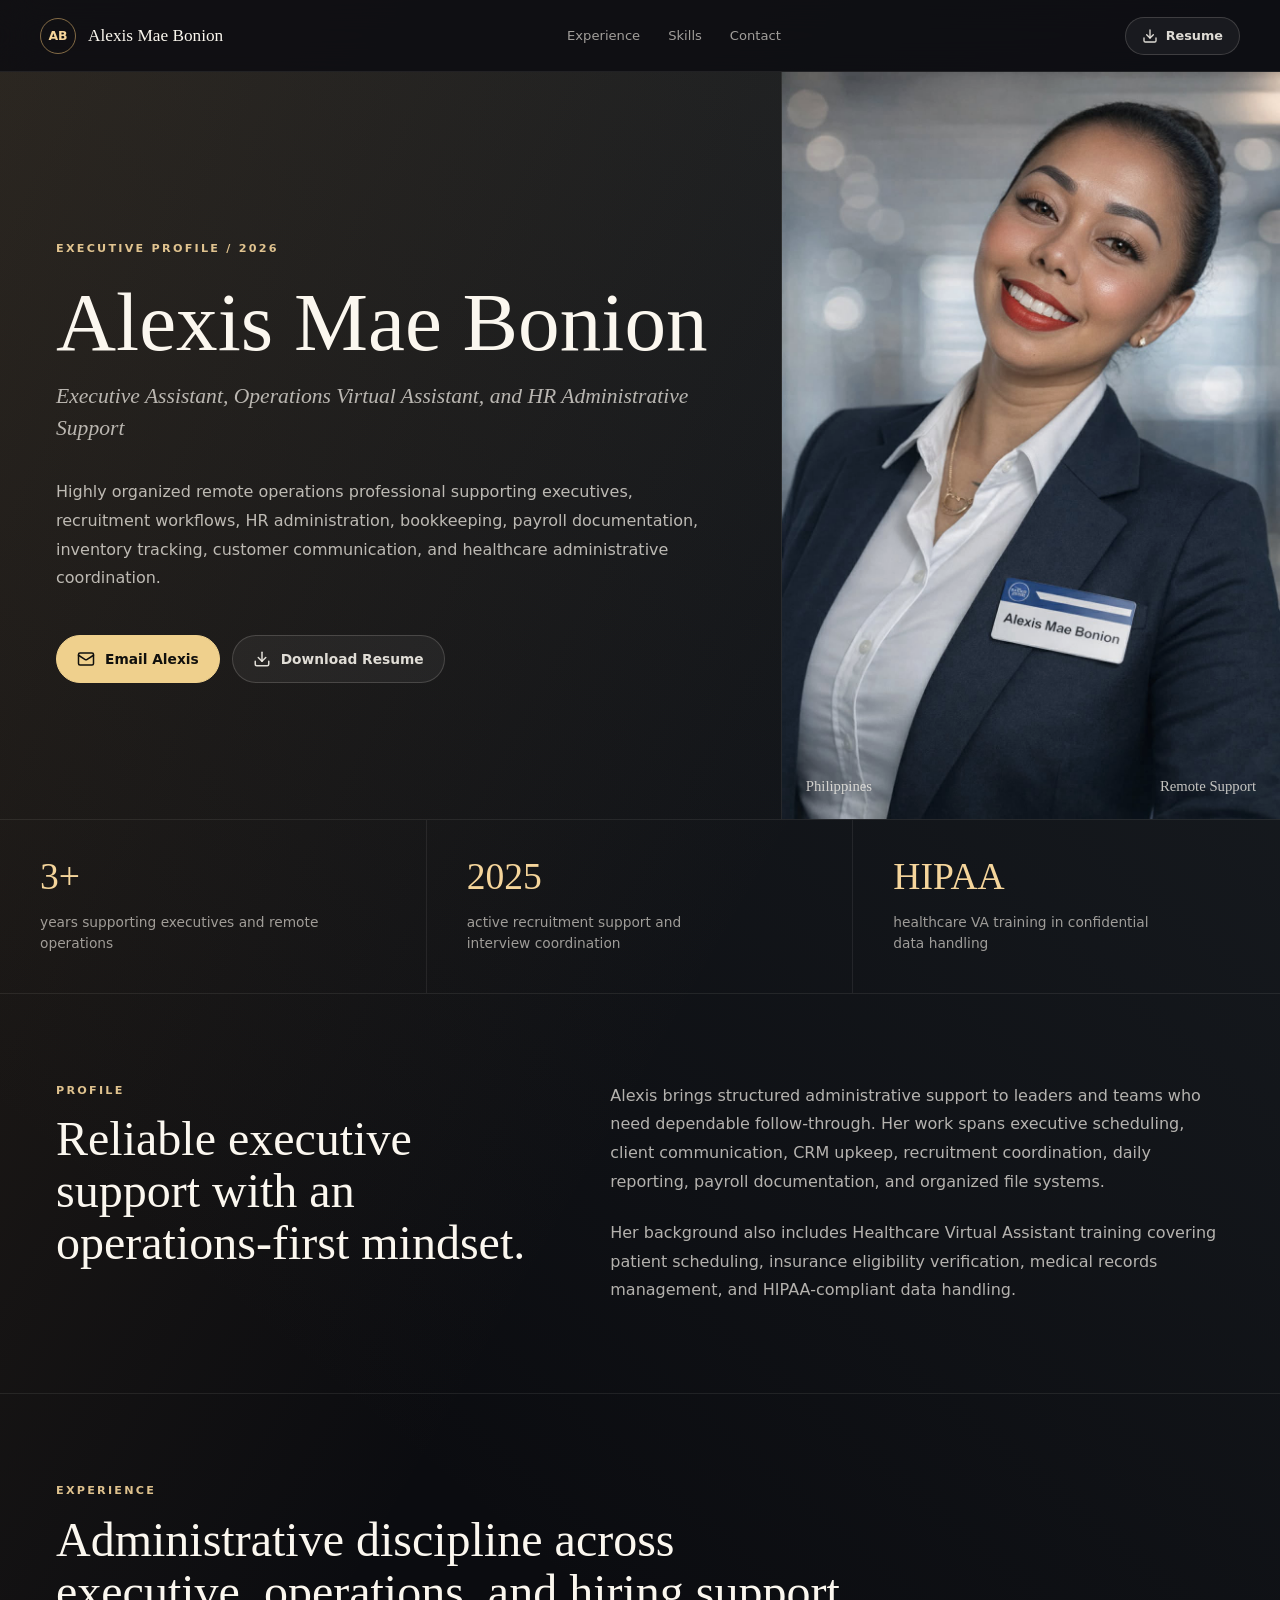
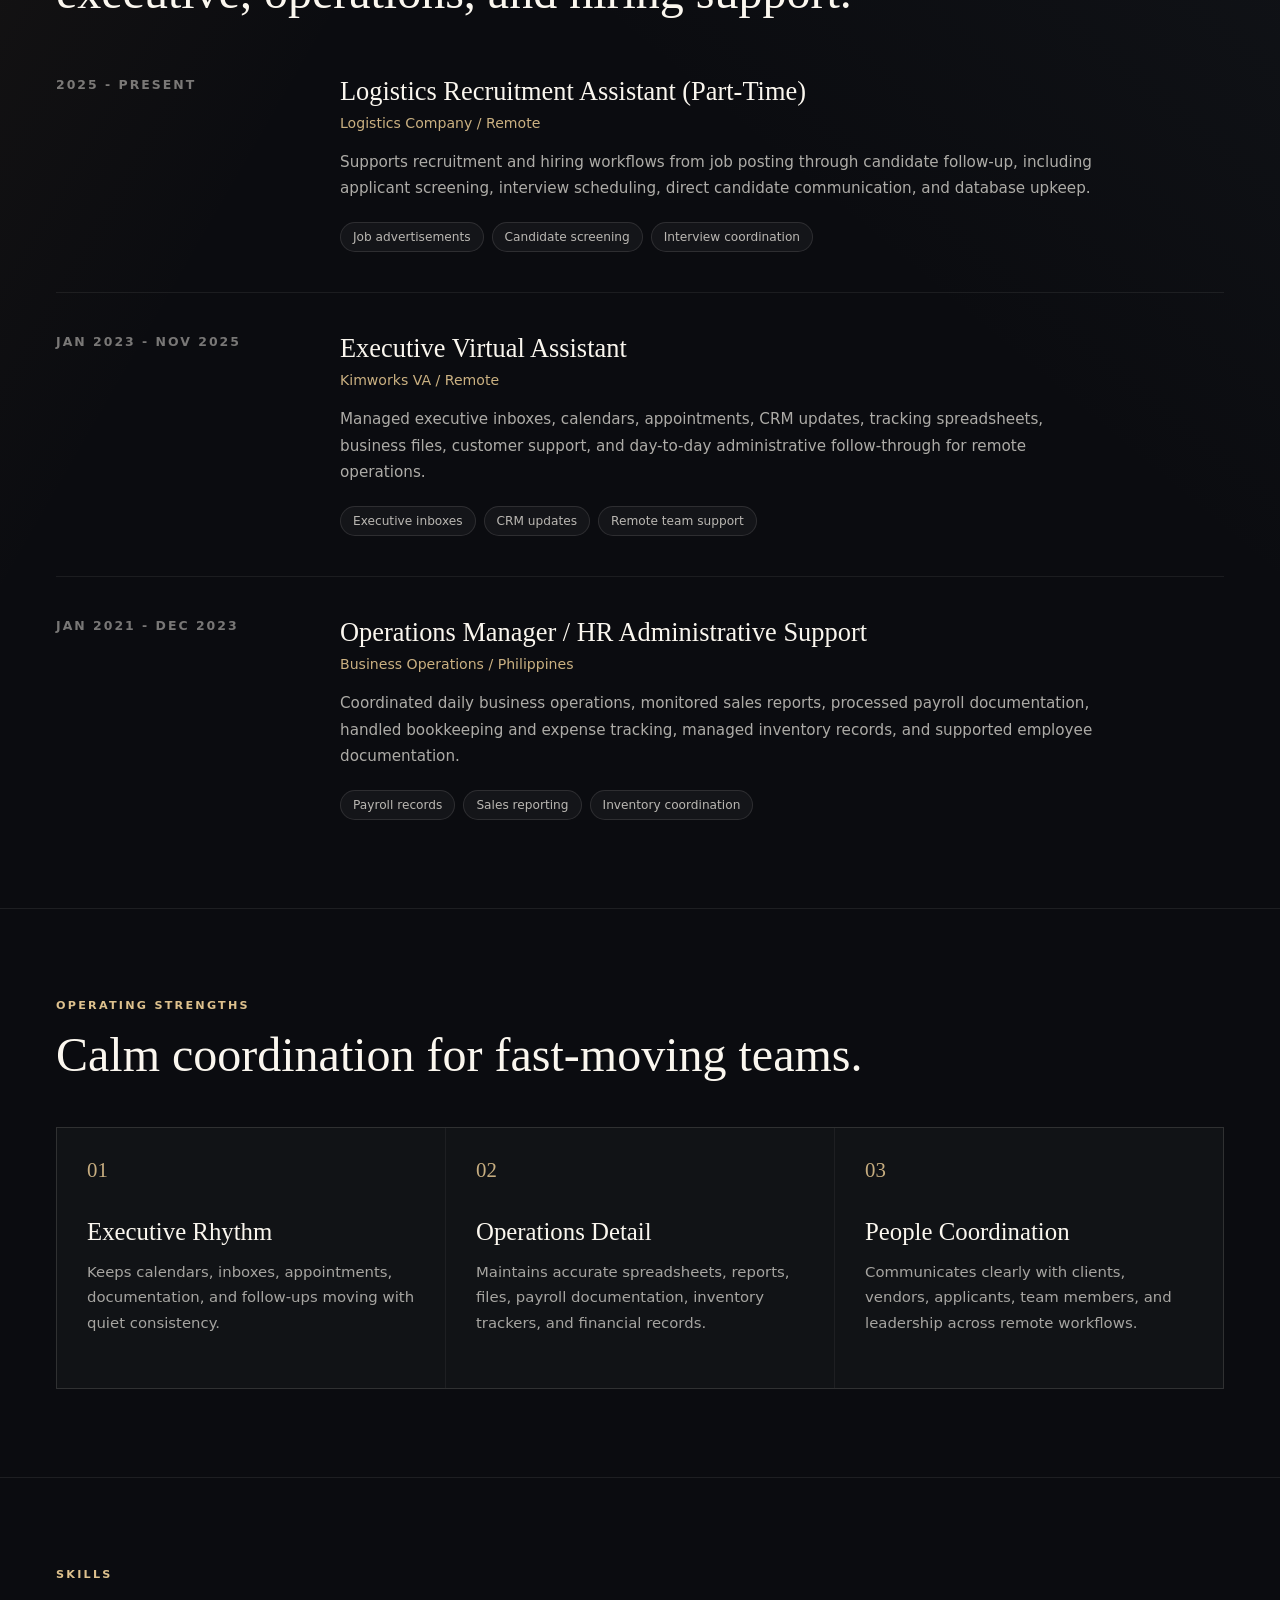
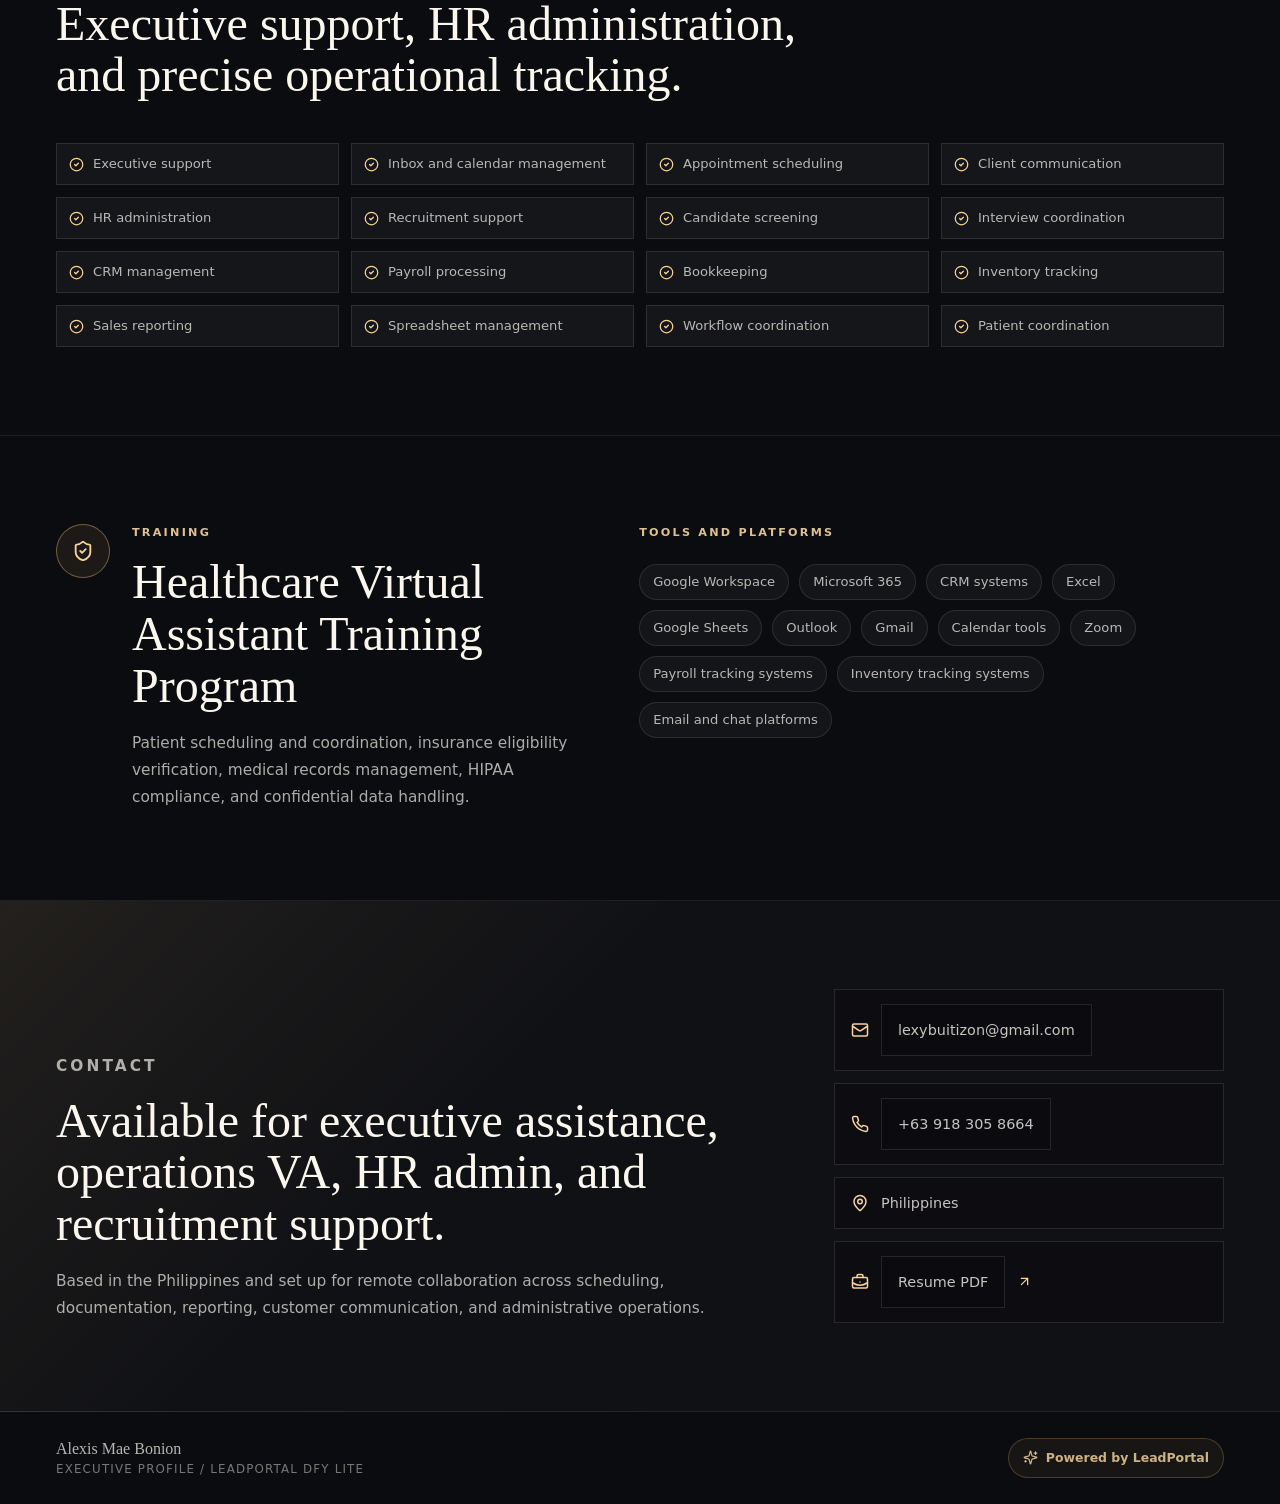
==== alexisbonion/index.html @ 56bce556 "Restore published LeadPortal profiles" ====
<!doctype html>
<html lang="en">
  <head>
    <meta charset="UTF-8" />
    <meta name="viewport" content="width=device-width, initial-scale=1.0" />
    <title>Alexis Mae Bonion | Executive Assistant &amp; Operations Virtual Assistant</title>
    <meta
      name="description"
      content="Executive profile for Alexis Mae Bonion, an Executive Assistant and Operations Virtual Assistant supporting remote operations, HR administration, recruitment, bookkeeping, payroll, and healthcare admin workflows."
    />
    <meta name="robots" content="index, follow" />
    <link rel="canonical" href="https://leadportal.ph/profile/alexisbonion" />

    <meta property="og:type" content="profile" />
    <meta property="og:title" content="Alexis Mae Bonion | Executive Assistant &amp; Operations Virtual Assistant" />
    <meta
      property="og:description"
      content="Executive profile for Alexis Mae Bonion, a remote operations professional with experience in executive support, HR administration, recruitment coordination, bookkeeping, payroll, and healthcare VA workflows."
    />
    <meta property="og:url" content="https://leadportal.ph/profile/alexisbonion" />
    <meta property="og:image" content="./profile/headshot.jpeg" />
    <meta property="profile:first_name" content="Alexis Mae" />
    <meta property="profile:last_name" content="Bonion" />

    <meta name="twitter:card" content="summary_large_image" />
    <meta name="twitter:title" content="Alexis Mae Bonion | Executive Assistant &amp; Operations Virtual Assistant" />
    <meta
      name="twitter:description"
      content="Executive support, operations VA, HR admin, recruitment coordination, and healthcare VA training."
    />
    <meta name="twitter:image" content="./profile/headshot.jpeg" />

    <script type="application/ld+json">
      {
        "@context": "https://schema.org",
        "@type": "Person",
        "name": "Alexis Mae Bonion",
        "url": "https://leadportal.ph/profile/alexisbonion",
        "image": "https://leadportal.ph/profile/alexisbonion/profile/headshot.jpeg",
        "email": "mailto:lexybuitizon@gmail.com",
        "telephone": "+63 918 305 8664",
        "address": {
          "@type": "PostalAddress",
          "addressCountry": "PH"
        },
        "jobTitle": "Executive Assistant and Operations Virtual Assistant",
        "description": "Executive Assistant and Operations Virtual Assistant with 3+ years of experience supporting executives, remote business operations, HR administration, recruitment coordination, bookkeeping, payroll processing, inventory tracking, customer communication, and healthcare administrative workflows.",
        "knowsAbout": [
          "Executive support",
          "Operations virtual assistance",
          "HR administration",
          "Recruitment coordination",
          "Bookkeeping",
          "Payroll processing",
          "Inventory management",
          "Healthcare virtual assistance"
        ],
        "isPartOf": {
          "@type": "WebPage",
          "name": "Alexis Mae Bonion Executive Profile",
          "url": "https://leadportal.ph/profile/alexisbonion"
        }
      }
    </script>
    <script type="module" crossorigin src="./assets/index-cp-CZs-y.js"></script>
    <link rel="stylesheet" crossorigin href="./assets/index-baxlDSKx.css">
  </head>
  <body>
    <div id="root"></div>
  </body>
</html>
---- alexisbonion/assets/index-baxlDSKx.css ----
:root{color-scheme:dark;font-family:Inter,ui-sans-serif,system-ui,-apple-system,BlinkMacSystemFont,Segoe UI,sans-serif;background:#0b0c10;color:#fbf7ef;font-synthesis:none;text-rendering:optimizeLegibility}*{box-sizing:border-box}html{scroll-behavior:smooth}body{margin:0;min-height:100vh;background:linear-gradient(120deg,rgba(177,131,70,.16),transparent 32%),linear-gradient(220deg,rgba(91,112,121,.2),transparent 38%),#0b0c10}a{color:inherit;text-decoration:none}button,a{-webkit-tap-highlight-color:transparent}.site-shell{width:min(100%,1440px);margin:0 auto;min-height:100vh;overflow:hidden}.topbar{min-height:72px;display:flex;align-items:center;justify-content:space-between;gap:24px;padding:0 40px;border-bottom:1px solid rgba(251,247,239,.08);background:#0b0c10d1;-webkit-backdrop-filter:blur(18px);backdrop-filter:blur(18px);position:sticky;top:0;z-index:20}.brand{display:inline-flex;align-items:center;gap:12px;min-width:0;font-family:Georgia,Times New Roman,serif;font-size:1.08rem;white-space:nowrap}.brand-mark{width:36px;height:36px;display:grid;place-items:center;border:1px solid rgba(224,181,111,.55);border-radius:999px;color:#f5d59b;font-family:Inter,ui-sans-serif,system-ui,sans-serif;font-size:.78rem;font-weight:800}.nav-links{display:flex;align-items:center;gap:28px;color:#fbf7ef9e;font-size:.82rem}.nav-links a,.nav-action,.powered{transition:color .18s ease,border-color .18s ease,background .18s ease,transform .18s ease}.nav-links a:hover{color:#fffaf0}.nav-action{display:inline-flex;align-items:center;justify-content:center;gap:8px;min-height:38px;padding:0 16px;border:1px solid rgba(251,247,239,.16);border-radius:999px;background:#fbf7ef0d;color:#fbf7efe0;font-size:.8rem;font-weight:700}.nav-action:hover{background:#e0b56f1f;border-color:#e0b56f73;transform:translateY(-1px)}.hero{display:grid;grid-template-columns:minmax(0,1.22fr) minmax(380px,.78fr);border-bottom:1px solid rgba(251,247,239,.08);min-height:680px}.hero-copy{padding:104px 56px 72px;display:flex;flex-direction:column;justify-content:center}.section-kicker{margin:0;color:#f5d59be6;font-size:.7rem;line-height:1.6;letter-spacing:.2em;text-transform:uppercase;font-weight:800}h1,h2,h3,p{overflow-wrap:anywhere}h1,h2,h3{margin:0;font-family:Georgia,Times New Roman,serif;font-weight:500}h1{margin-top:24px;max-width:760px;font-size:5.2rem;line-height:.98}.hero-role{margin:18px 0 0;max-width:720px;color:#fbf7efb3;font-family:Georgia,Times New Roman,serif;font-size:1.35rem;line-height:1.45;font-style:italic}.hero-summary{margin:34px 0 0;max-width:720px;color:#fbf7efb8;font-size:1rem;line-height:1.8}.hero-actions{display:flex;flex-wrap:wrap;align-items:center;gap:12px;margin-top:42px}.button{min-height:48px;display:inline-flex;align-items:center;justify-content:center;gap:10px;padding:0 20px;border-radius:999px;font-size:.86rem;font-weight:800;transition:transform .18s ease,border-color .18s ease,background .18s ease,color .18s ease}.button:hover{transform:translateY(-2px)}.button-primary{background:#efd08d;color:#11100d;border:1px solid #efd08d}.button-primary:hover{background:#ffe2a6}.button-secondary{border:1px solid rgba(251,247,239,.16);color:#fbf7efe0;background:#fbf7ef0d}.button-secondary:hover{border-color:#e0b56f73;background:#e0b56f1a}.portrait-panel{position:relative;min-height:640px;overflow:hidden;border-left:1px solid rgba(251,247,239,.08)}.portrait-panel img{width:100%;height:100%;display:block;object-fit:cover;object-position:center top;filter:saturate(.9) contrast(1.04)}.portrait-panel:before{content:"";position:absolute;inset:0;background:linear-gradient(90deg,rgba(11,12,16,.62),transparent 46%),linear-gradient(0deg,rgba(11,12,16,.74),transparent 44%);pointer-events:none}.portrait-overlay{position:absolute;left:24px;right:24px;bottom:24px;display:flex;align-items:center;justify-content:space-between;gap:18px;color:#fbf7efc2;font-family:Georgia,Times New Roman,serif;font-size:.92rem}.metrics-section{display:grid;grid-template-columns:repeat(3,minmax(0,1fr));border-bottom:1px solid rgba(251,247,239,.08)}.metric{min-height:170px;padding:38px 40px;border-right:1px solid rgba(251,247,239,.08)}.metric:last-child{border-right:0}.metric span{display:block;color:#f5d59b;font-family:Georgia,Times New Roman,serif;font-size:2.35rem;line-height:1}.metric p{margin:16px 0 0;max-width:280px;color:#fbf7ef99;font-size:.86rem;line-height:1.55}.intro-section,.experience-section,.strengths-section,.skills-section,.training-section,.contact-section{padding:88px 56px;border-bottom:1px solid rgba(251,247,239,.08)}.intro-section{display:grid;grid-template-columns:minmax(0,.88fr) minmax(0,1.12fr);gap:72px;align-items:start}.intro-section h2,.section-heading h2,.training-block h2,.contact-copy h2{margin-top:14px;font-size:3rem;line-height:1.08}.intro-copy{color:#fbf7efb3;font-size:1rem;line-height:1.8}.intro-copy p{margin:0}.intro-copy p+p{margin-top:22px}.section-heading{max-width:820px}.timeline{margin-top:58px}.timeline-item{display:grid;grid-template-columns:240px minmax(0,1fr);gap:44px;padding:0 0 40px;border-bottom:1px solid rgba(251,247,239,.07)}.timeline-item+.timeline-item{padding-top:40px}.timeline-item:last-child{border-bottom:0;padding-bottom:0}.timeline-period{color:#fbf7ef75;font-size:.78rem;line-height:1.5;letter-spacing:.16em;text-transform:uppercase;font-weight:800}.timeline-body h3{font-size:1.65rem;line-height:1.18}.timeline-meta{margin:8px 0 0;color:#f5d59bd1;font-size:.88rem}.timeline-body>p:last-of-type{margin:18px 0 0;max-width:760px;color:#fbf7efad;font-size:.95rem;line-height:1.75}.chip-row{display:flex;flex-wrap:wrap;gap:8px;margin-top:20px}.chip{display:inline-flex;min-height:30px;align-items:center;padding:0 12px;border:1px solid rgba(251,247,239,.11);border-radius:999px;background:#fbf7ef0a;color:#fbf7efb8;font-size:.76rem}.strength-grid{margin-top:46px;display:grid;grid-template-columns:repeat(3,minmax(0,1fr));gap:1px;background:#fbf7ef14;border:1px solid rgba(251,247,239,.08)}.strength-card{min-height:260px;background:#101216f2;padding:30px}.strength-number{color:#f5d59bcc;font-family:Georgia,Times New Roman,serif;font-size:1.3rem}.strength-card h3{margin-top:36px;font-size:1.55rem}.strength-card p{margin:14px 0 0;color:#fbf7efa3;font-size:.93rem;line-height:1.72}.skills-list{margin-top:42px;display:grid;grid-template-columns:repeat(4,minmax(0,1fr));gap:12px}.skills-list span,.tool-list span{min-height:42px;display:inline-flex;align-items:center;gap:9px;padding:10px 12px;border:1px solid rgba(251,247,239,.1);background:#fbf7ef0a;color:#fbf7efb8;font-size:.82rem;line-height:1.35}.skills-list svg{flex:0 0 auto;color:#f5d59b}.training-section{display:grid;grid-template-columns:minmax(0,.95fr) minmax(0,1.05fr);gap:54px;align-items:start}.training-block{display:grid;grid-template-columns:54px minmax(0,1fr);gap:22px}.icon-lockup{width:54px;height:54px;display:grid;place-items:center;border-radius:999px;border:1px solid rgba(224,181,111,.45);color:#f5d59b;background:#e0b56f14}.training-block p:not(.section-kicker),.contact-copy p{margin:18px 0 0;color:#fbf7efad;font-size:.96rem;line-height:1.78}.tool-list{margin-top:22px;display:flex;flex-wrap:wrap;gap:10px}.tool-list span{min-height:36px;border-radius:999px;padding:8px 13px}.contact-section{display:grid;grid-template-columns:minmax(0,1fr) 390px;gap:56px;align-items:end;background:linear-gradient(135deg,rgba(224,181,111,.09),transparent 38%),#fbf7ef05}.contact-copy{max-width:740px}.contact-panel{display:grid;gap:12px}.contact-panel a,.contact-panel span{min-height:52px;display:flex;align-items:center;gap:12px;padding:14px 16px;border:1px solid rgba(251,247,239,.11);background:#0a0b0e85;color:#fbf7efc7;font-size:.9rem;transition:transform .18s ease,border-color .18s ease,background .18s ease}.contact-panel a:hover{transform:translateY(-2px);border-color:#e0b56f75;background:#e0b56f14}.contact-panel svg{color:#f5d59b;flex:0 0 auto}.footer{min-height:92px;padding:20px 56px;display:flex;align-items:center;justify-content:space-between;gap:24px;color:#fbf7ef75}.footer-name,.footer-meta{display:block}.footer-name{color:#fbf7efb8;font-family:Georgia,Times New Roman,serif;font-size:1rem}.footer-meta{margin-top:4px;font-size:.74rem;letter-spacing:.1em;text-transform:uppercase}.powered{display:inline-flex;align-items:center;justify-content:center;gap:8px;min-height:40px;padding:0 14px;border:1px solid rgba(224,181,111,.24);border-radius:999px;color:#f5d59bd1;background:#e0b56f0f;font-size:.78rem;font-weight:800}.powered:hover{color:#ffe3a8;border-color:#e0b56f9e;background:#e0b56f1f;transform:translateY(-2px)}@media(max-width:980px){.topbar{padding:0 24px}.nav-links{display:none}.hero{grid-template-columns:1fr}.hero-copy{padding:76px 28px 46px}h1{font-size:4rem}.portrait-panel{min-height:520px;border-left:0;border-top:1px solid rgba(251,247,239,.08)}.metrics-section,.intro-section,.training-section,.contact-section{grid-template-columns:1fr}.metric{border-right:0;border-bottom:1px solid rgba(251,247,239,.08)}.metric:last-child{border-bottom:0}.intro-section,.experience-section,.strengths-section,.skills-section,.training-section,.contact-section{padding:72px 28px}.intro-section,.training-section,.contact-section{gap:38px}.timeline-item{grid-template-columns:1fr;gap:14px}.strength-grid,.skills-list{grid-template-columns:repeat(2,minmax(0,1fr))}.contact-section{align-items:start}.contact-panel{width:min(100%,520px)}}@media(max-width:640px){.topbar{position:static;min-height:auto;padding:18px}.brand{font-size:.98rem}.brand span:last-child{max-width:190px;white-space:normal;line-height:1.15}.nav-action{width:42px;min-width:42px;padding:0}.nav-action span{position:absolute;width:1px;height:1px;overflow:hidden;clip:rect(0 0 0 0)}.hero-copy{padding:58px 20px 38px}h1{font-size:3.05rem}.hero-role{font-size:1.12rem}.hero-actions{align-items:stretch}.button{width:100%}.portrait-panel{min-height:430px}.portrait-overlay{left:18px;right:18px;bottom:18px;flex-direction:column;align-items:flex-start;gap:6px}.metric{min-height:auto;padding:30px 22px}.intro-section,.experience-section,.strengths-section,.skills-section,.training-section,.contact-section{padding:58px 20px}.intro-section h2,.section-heading h2,.training-block h2,.contact-copy h2{font-size:2.1rem}.timeline-body h3{font-size:1.42rem}.strength-grid,.skills-list,.training-block{grid-template-columns:1fr}.contact-panel a,.contact-panel span{align-items:flex-start}.footer{padding:24px 20px;flex-direction:column;align-items:flex-start}}
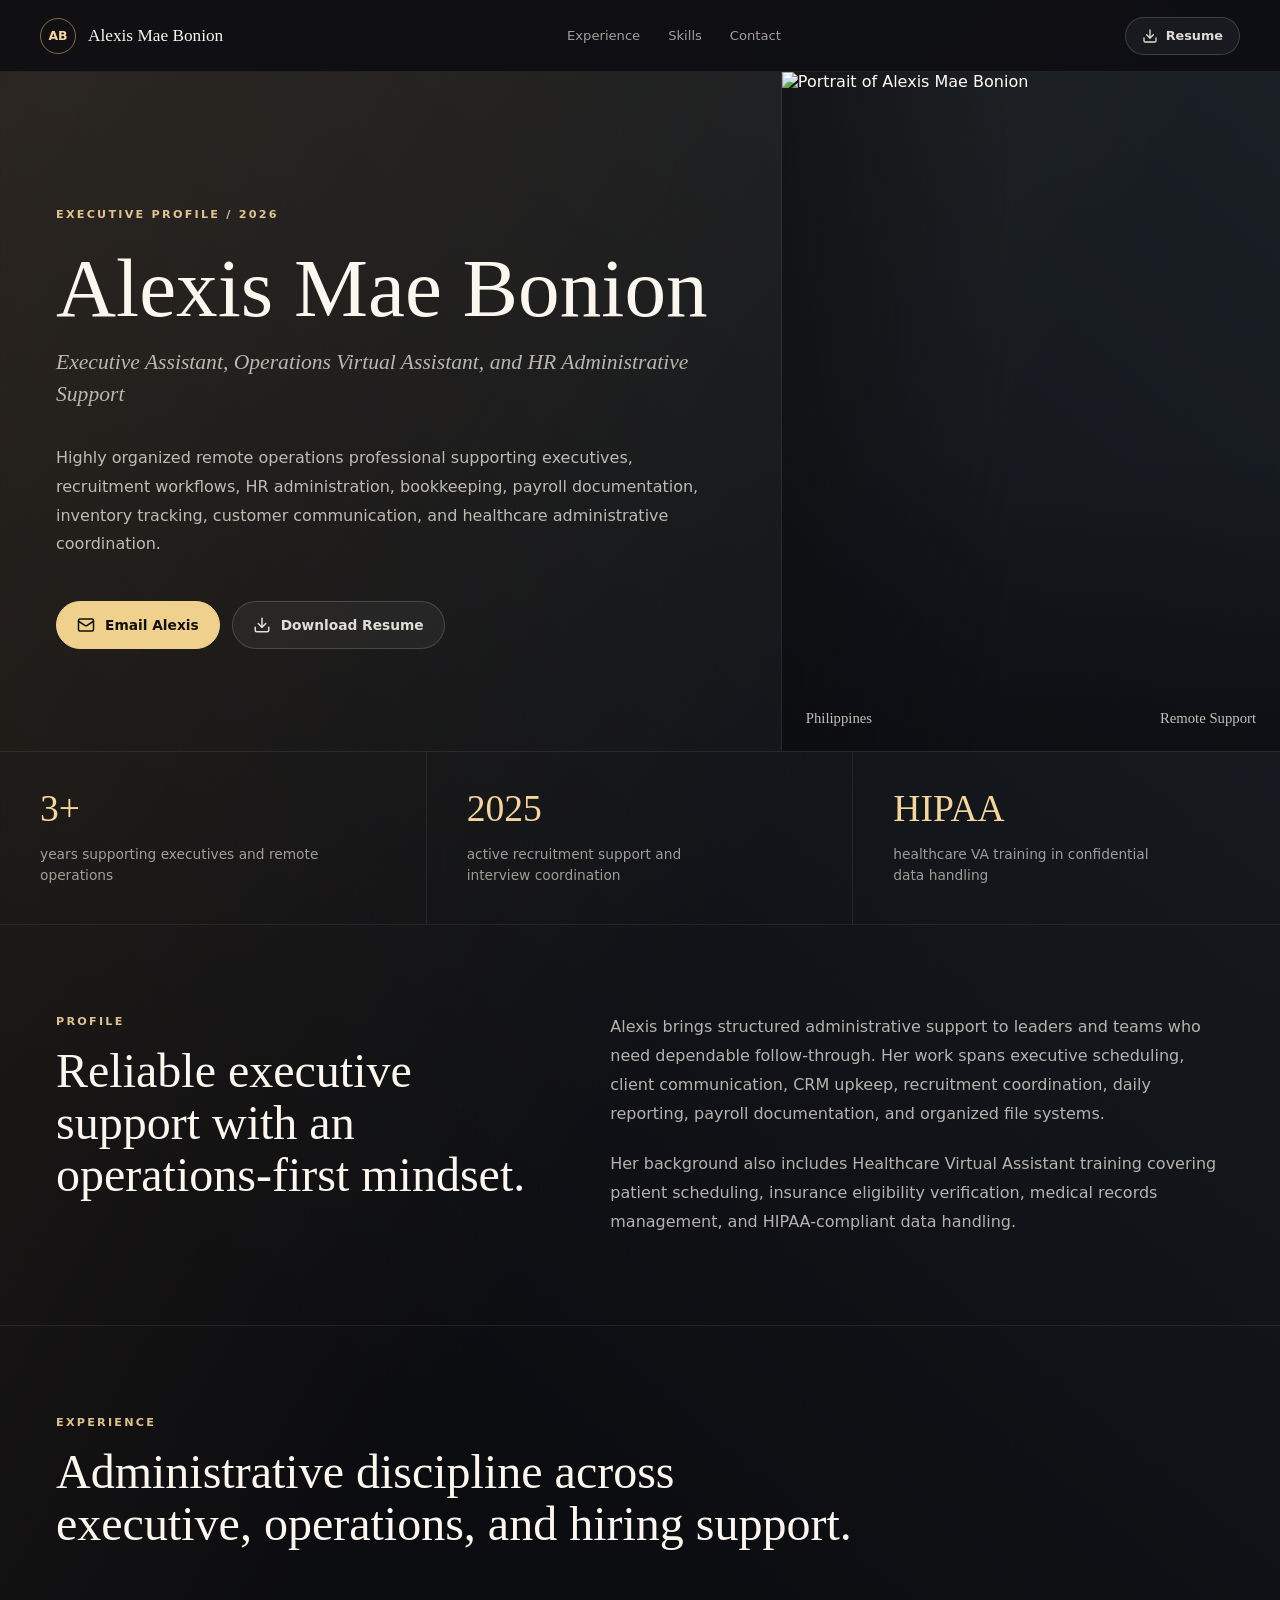
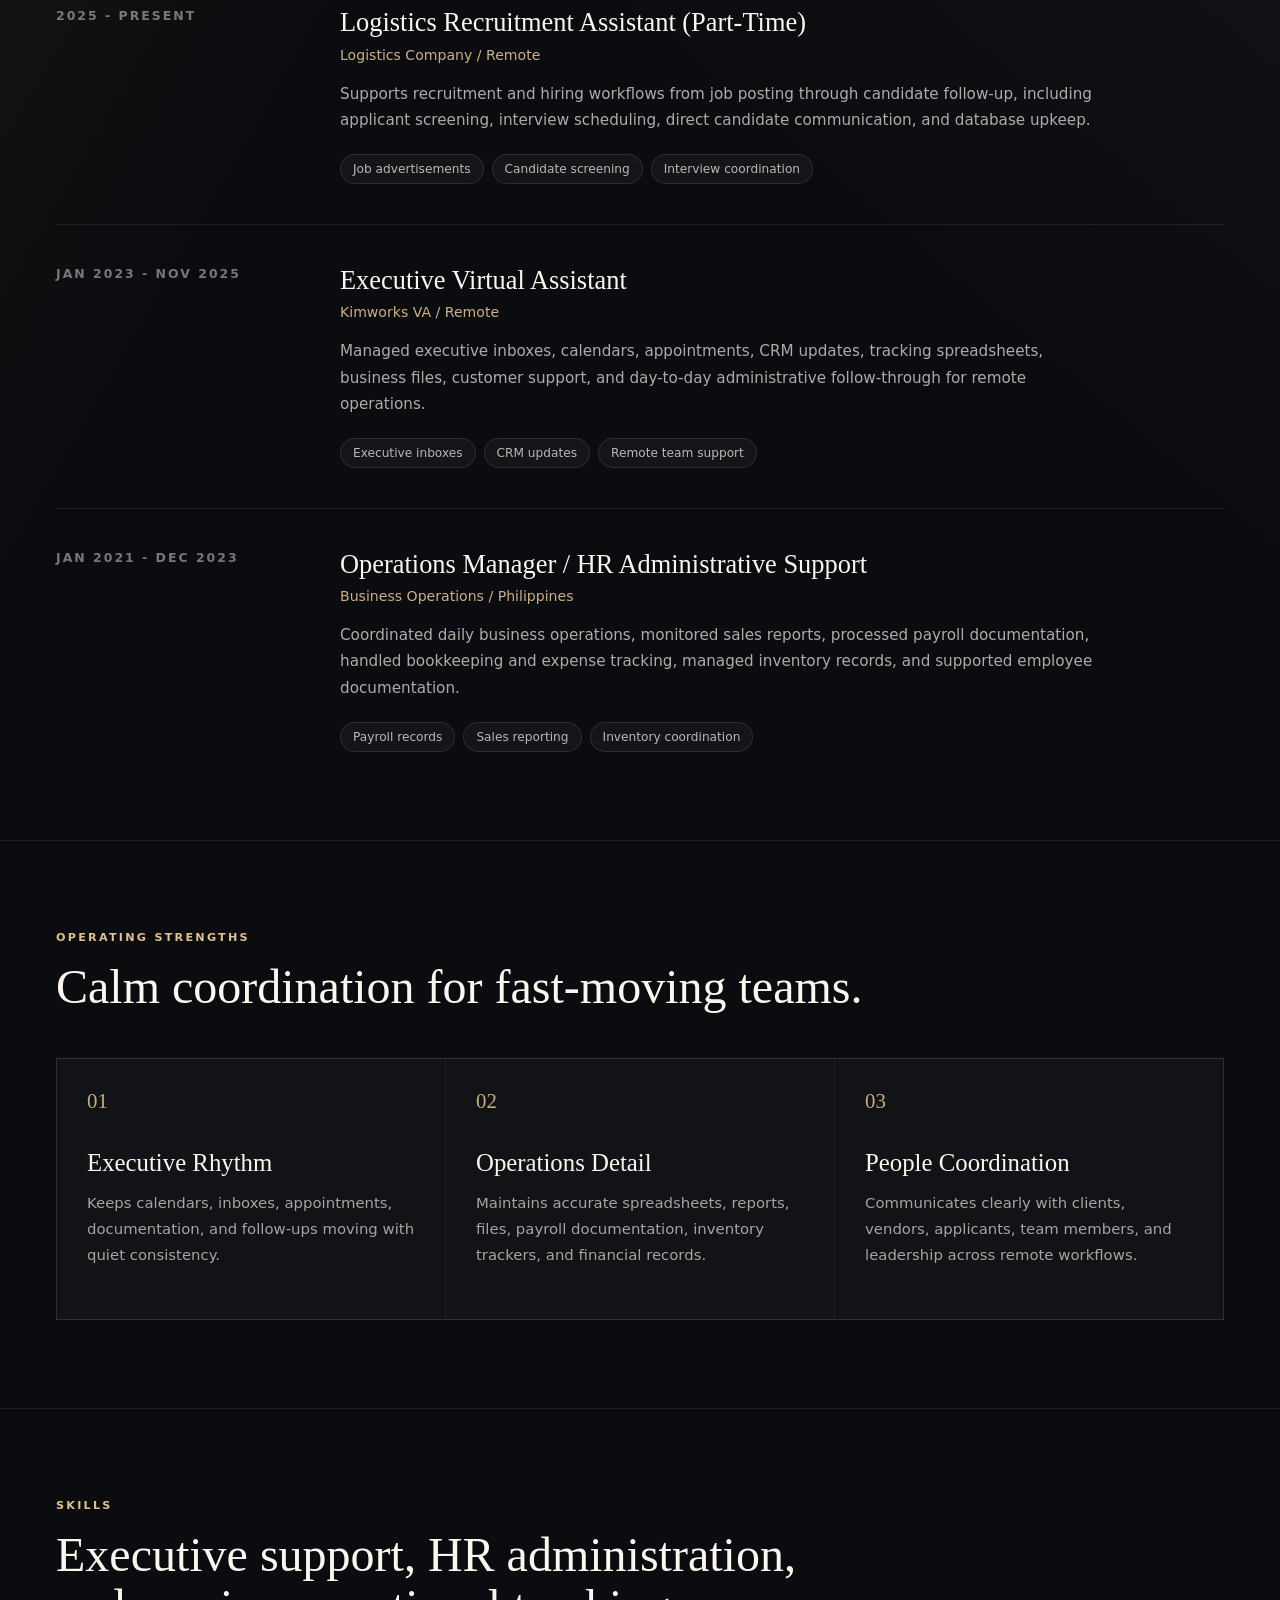
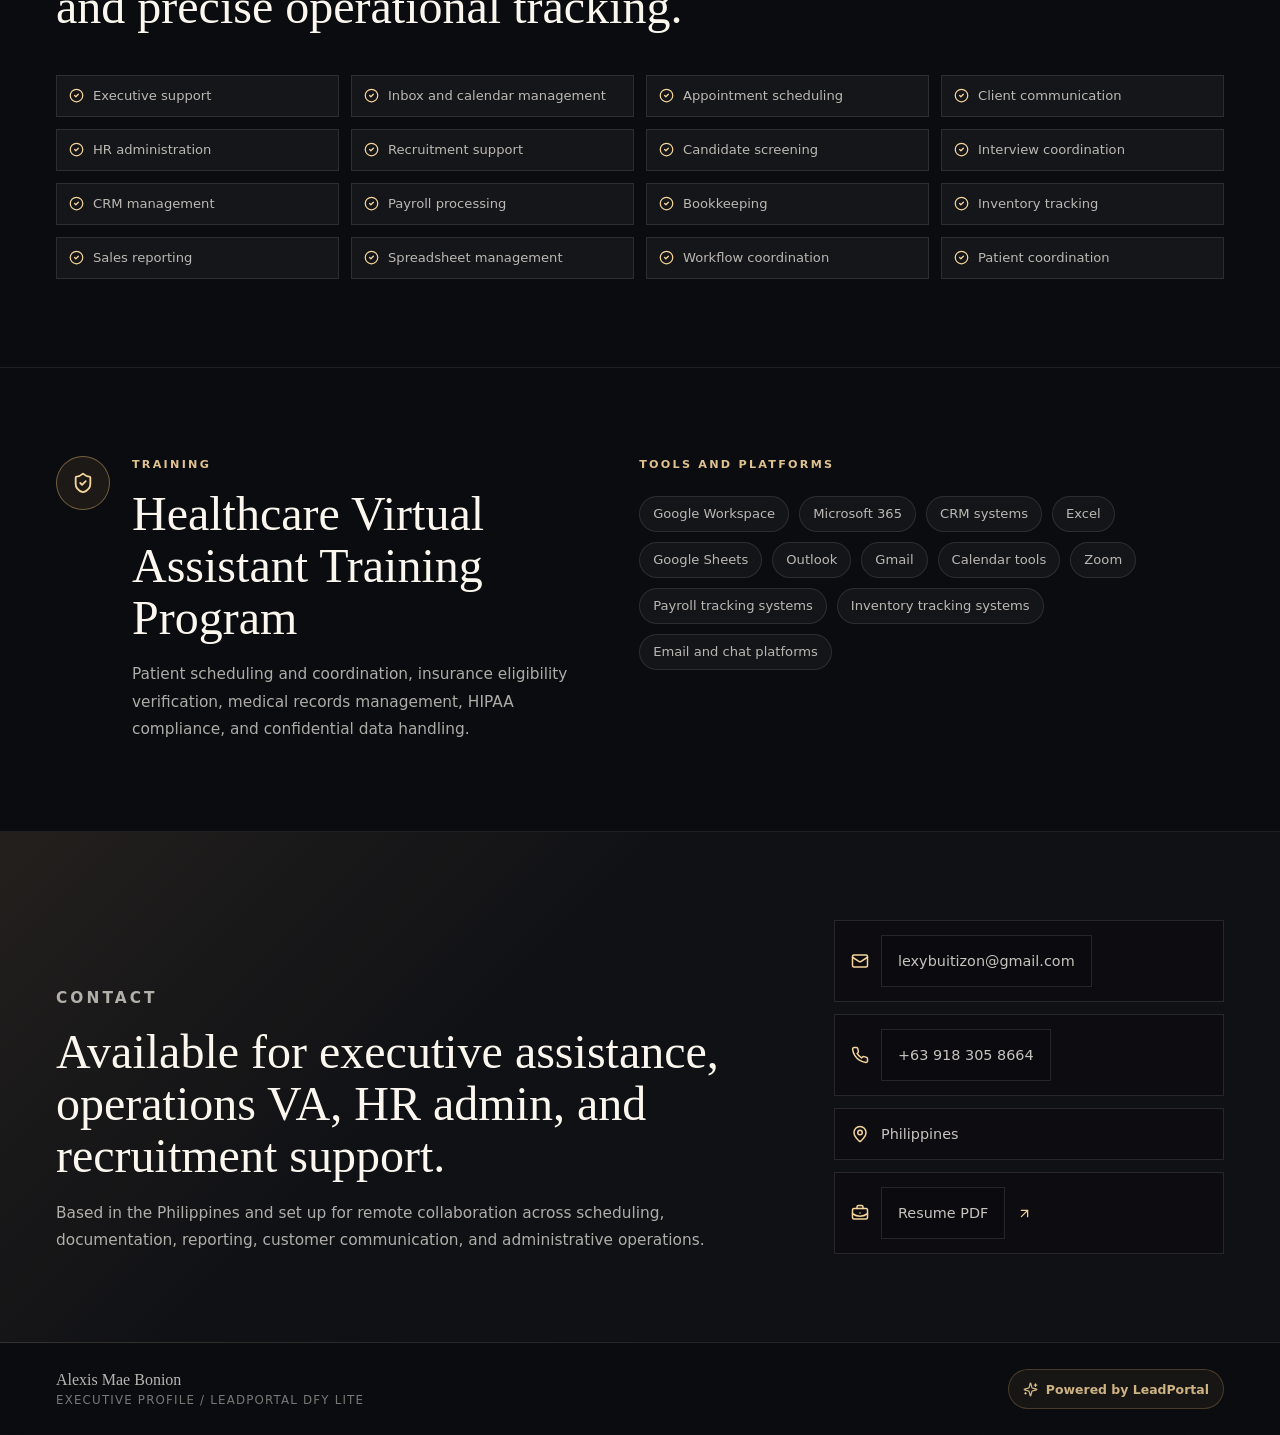
==== commit 32f4a624: "Restore published LeadPortal profiles" ====
--- a/alexisbonion/index.html
+++ b/alexisbonion/index.html
@@ -1,71 +1,71 @@
-<!doctype html>
-<html lang="en">
-  <head>
-    <meta charset="UTF-8" />
-    <meta name="viewport" content="width=device-width, initial-scale=1.0" />
-    <title>Alexis Mae Bonion | Executive Assistant &amp; Operations Virtual Assistant</title>
-    <meta
-      name="description"
-      content="Executive profile for Alexis Mae Bonion, an Executive Assistant and Operations Virtual Assistant supporting remote operations, HR administration, recruitment, bookkeeping, payroll, and healthcare admin workflows."
-    />
-    <meta name="robots" content="index, follow" />
-    <link rel="canonical" href="https://leadportal.ph/profile/alexisbonion" />
-
-    <meta property="og:type" content="profile" />
-    <meta property="og:title" content="Alexis Mae Bonion | Executive Assistant &amp; Operations Virtual Assistant" />
-    <meta
-      property="og:description"
-      content="Executive profile for Alexis Mae Bonion, a remote operations professional with experience in executive support, HR administration, recruitment coordination, bookkeeping, payroll, and healthcare VA workflows."
-    />
-    <meta property="og:url" content="https://leadportal.ph/profile/alexisbonion" />
-    <meta property="og:image" content="./profile/headshot.jpeg" />
-    <meta property="profile:first_name" content="Alexis Mae" />
-    <meta property="profile:last_name" content="Bonion" />
-
-    <meta name="twitter:card" content="summary_large_image" />
-    <meta name="twitter:title" content="Alexis Mae Bonion | Executive Assistant &amp; Operations Virtual Assistant" />
-    <meta
-      name="twitter:description"
-      content="Executive support, operations VA, HR admin, recruitment coordination, and healthcare VA training."
-    />
-    <meta name="twitter:image" content="./profile/headshot.jpeg" />
-
-    <script type="application/ld+json">
-      {
-        "@context": "https://schema.org",
-        "@type": "Person",
-        "name": "Alexis Mae Bonion",
-        "url": "https://leadportal.ph/profile/alexisbonion",
-        "image": "https://leadportal.ph/profile/alexisbonion/profile/headshot.jpeg",
-        "email": "mailto:lexybuitizon@gmail.com",
-        "telephone": "+63 918 305 8664",
-        "address": {
-          "@type": "PostalAddress",
-          "addressCountry": "PH"
-        },
-        "jobTitle": "Executive Assistant and Operations Virtual Assistant",
-        "description": "Executive Assistant and Operations Virtual Assistant with 3+ years of experience supporting executives, remote business operations, HR administration, recruitment coordination, bookkeeping, payroll processing, inventory tracking, customer communication, and healthcare administrative workflows.",
-        "knowsAbout": [
-          "Executive support",
-          "Operations virtual assistance",
-          "HR administration",
-          "Recruitment coordination",
-          "Bookkeeping",
-          "Payroll processing",
-          "Inventory management",
-          "Healthcare virtual assistance"
-        ],
-        "isPartOf": {
-          "@type": "WebPage",
-          "name": "Alexis Mae Bonion Executive Profile",
-          "url": "https://leadportal.ph/profile/alexisbonion"
-        }
-      }
-    </script>
-    <script type="module" crossorigin src="./assets/index-cp-CZs-y.js"></script>
-    <link rel="stylesheet" crossorigin href="./assets/index-baxlDSKx.css">
-  </head>
-  <body>
-    <div id="root"></div>
-  </body>
-</html>
+<!doctype html>
+<html lang="en">
+  <head>
+    <meta charset="UTF-8" />
+    <meta name="viewport" content="width=device-width, initial-scale=1.0" />
+    <title>Alexis Mae Bonion | Executive Assistant &amp; Operations Virtual Assistant</title>
+    <meta
+      name="description"
+      content="Executive profile for Alexis Mae Bonion, an Executive Assistant and Operations Virtual Assistant supporting remote operations, HR administration, recruitment, bookkeeping, payroll, and healthcare admin workflows."
+    />
+    <meta name="robots" content="index, follow" />
+    <link rel="canonical" href="https://leadportal.ph/profile/alexisbonion" />
+
+    <meta property="og:type" content="profile" />
+    <meta property="og:title" content="Alexis Mae Bonion | Executive Assistant &amp; Operations Virtual Assistant" />
+    <meta
+      property="og:description"
+      content="Executive profile for Alexis Mae Bonion, a remote operations professional with experience in executive support, HR administration, recruitment coordination, bookkeeping, payroll, and healthcare VA workflows."
+    />
+    <meta property="og:url" content="https://leadportal.ph/profile/alexisbonion" />
+    <meta property="og:image" content="./profile/headshot.jpeg" />
+    <meta property="profile:first_name" content="Alexis Mae" />
+    <meta property="profile:last_name" content="Bonion" />
+
+    <meta name="twitter:card" content="summary_large_image" />
+    <meta name="twitter:title" content="Alexis Mae Bonion | Executive Assistant &amp; Operations Virtual Assistant" />
+    <meta
+      name="twitter:description"
+      content="Executive support, operations VA, HR admin, recruitment coordination, and healthcare VA training."
+    />
+    <meta name="twitter:image" content="./profile/headshot.jpeg" />
+
+    <script type="application/ld+json">
+      {
+        "@context": "https://schema.org",
+        "@type": "Person",
+        "name": "Alexis Mae Bonion",
+        "url": "https://leadportal.ph/profile/alexisbonion",
+        "image": "https://leadportal.ph/profile/alexisbonion/profile/headshot.jpeg",
+        "email": "mailto:lexybuitizon@gmail.com",
+        "telephone": "+63 918 305 8664",
+        "address": {
+          "@type": "PostalAddress",
+          "addressCountry": "PH"
+        },
+        "jobTitle": "Executive Assistant and Operations Virtual Assistant",
+        "description": "Executive Assistant and Operations Virtual Assistant with 3+ years of experience supporting executives, remote business operations, HR administration, recruitment coordination, bookkeeping, payroll processing, inventory tracking, customer communication, and healthcare administrative workflows.",
+        "knowsAbout": [
+          "Executive support",
+          "Operations virtual assistance",
+          "HR administration",
+          "Recruitment coordination",
+          "Bookkeeping",
+          "Payroll processing",
+          "Inventory management",
+          "Healthcare virtual assistance"
+        ],
+        "isPartOf": {
+          "@type": "WebPage",
+          "name": "Alexis Mae Bonion Executive Profile",
+          "url": "https://leadportal.ph/profile/alexisbonion"
+        }
+      }
+    </script>
+    <script type="module" crossorigin src="./assets/index-cp-CZs-y.js"></script>
+    <link rel="stylesheet" crossorigin href="./assets/index-baxlDSKx.css">
+  </head>
+  <body>
+    <div id="root"></div>
+  </body>
+</html>
--- a/alexisbonion/assets/index-baxlDSKx.css
+++ b/alexisbonion/assets/index-baxlDSKx.css
@@ -1 +1 @@
-:root{color-scheme:dark;font-family:Inter,ui-sans-serif,system-ui,-apple-system,BlinkMacSystemFont,Segoe UI,sans-serif;background:#0b0c10;color:#fbf7ef;font-synthesis:none;text-rendering:optimizeLegibility}*{box-sizing:border-box}html{scroll-behavior:smooth}body{margin:0;min-height:100vh;background:linear-gradient(120deg,rgba(177,131,70,.16),transparent 32%),linear-gradient(220deg,rgba(91,112,121,.2),transparent 38%),#0b0c10}a{color:inherit;text-decoration:none}button,a{-webkit-tap-highlight-color:transparent}.site-shell{width:min(100%,1440px);margin:0 auto;min-height:100vh;overflow:hidden}.topbar{min-height:72px;display:flex;align-items:center;justify-content:space-between;gap:24px;padding:0 40px;border-bottom:1px solid rgba(251,247,239,.08);background:#0b0c10d1;-webkit-backdrop-filter:blur(18px);backdrop-filter:blur(18px);position:sticky;top:0;z-index:20}.brand{display:inline-flex;align-items:center;gap:12px;min-width:0;font-family:Georgia,Times New Roman,serif;font-size:1.08rem;white-space:nowrap}.brand-mark{width:36px;height:36px;display:grid;place-items:center;border:1px solid rgba(224,181,111,.55);border-radius:999px;color:#f5d59b;font-family:Inter,ui-sans-serif,system-ui,sans-serif;font-size:.78rem;font-weight:800}.nav-links{display:flex;align-items:center;gap:28px;color:#fbf7ef9e;font-size:.82rem}.nav-links a,.nav-action,.powered{transition:color .18s ease,border-color .18s ease,background .18s ease,transform .18s ease}.nav-links a:hover{color:#fffaf0}.nav-action{display:inline-flex;align-items:center;justify-content:center;gap:8px;min-height:38px;padding:0 16px;border:1px solid rgba(251,247,239,.16);border-radius:999px;background:#fbf7ef0d;color:#fbf7efe0;font-size:.8rem;font-weight:700}.nav-action:hover{background:#e0b56f1f;border-color:#e0b56f73;transform:translateY(-1px)}.hero{display:grid;grid-template-columns:minmax(0,1.22fr) minmax(380px,.78fr);border-bottom:1px solid rgba(251,247,239,.08);min-height:680px}.hero-copy{padding:104px 56px 72px;display:flex;flex-direction:column;justify-content:center}.section-kicker{margin:0;color:#f5d59be6;font-size:.7rem;line-height:1.6;letter-spacing:.2em;text-transform:uppercase;font-weight:800}h1,h2,h3,p{overflow-wrap:anywhere}h1,h2,h3{margin:0;font-family:Georgia,Times New Roman,serif;font-weight:500}h1{margin-top:24px;max-width:760px;font-size:5.2rem;line-height:.98}.hero-role{margin:18px 0 0;max-width:720px;color:#fbf7efb3;font-family:Georgia,Times New Roman,serif;font-size:1.35rem;line-height:1.45;font-style:italic}.hero-summary{margin:34px 0 0;max-width:720px;color:#fbf7efb8;font-size:1rem;line-height:1.8}.hero-actions{display:flex;flex-wrap:wrap;align-items:center;gap:12px;margin-top:42px}.button{min-height:48px;display:inline-flex;align-items:center;justify-content:center;gap:10px;padding:0 20px;border-radius:999px;font-size:.86rem;font-weight:800;transition:transform .18s ease,border-color .18s ease,background .18s ease,color .18s ease}.button:hover{transform:translateY(-2px)}.button-primary{background:#efd08d;color:#11100d;border:1px solid #efd08d}.button-primary:hover{background:#ffe2a6}.button-secondary{border:1px solid rgba(251,247,239,.16);color:#fbf7efe0;background:#fbf7ef0d}.button-secondary:hover{border-color:#e0b56f73;background:#e0b56f1a}.portrait-panel{position:relative;min-height:640px;overflow:hidden;border-left:1px solid rgba(251,247,239,.08)}.portrait-panel img{width:100%;height:100%;display:block;object-fit:cover;object-position:center top;filter:saturate(.9) contrast(1.04)}.portrait-panel:before{content:"";position:absolute;inset:0;background:linear-gradient(90deg,rgba(11,12,16,.62),transparent 46%),linear-gradient(0deg,rgba(11,12,16,.74),transparent 44%);pointer-events:none}.portrait-overlay{position:absolute;left:24px;right:24px;bottom:24px;display:flex;align-items:center;justify-content:space-between;gap:18px;color:#fbf7efc2;font-family:Georgia,Times New Roman,serif;font-size:.92rem}.metrics-section{display:grid;grid-template-columns:repeat(3,minmax(0,1fr));border-bottom:1px solid rgba(251,247,239,.08)}.metric{min-height:170px;padding:38px 40px;border-right:1px solid rgba(251,247,239,.08)}.metric:last-child{border-right:0}.metric span{display:block;color:#f5d59b;font-family:Georgia,Times New Roman,serif;font-size:2.35rem;line-height:1}.metric p{margin:16px 0 0;max-width:280px;color:#fbf7ef99;font-size:.86rem;line-height:1.55}.intro-section,.experience-section,.strengths-section,.skills-section,.training-section,.contact-section{padding:88px 56px;border-bottom:1px solid rgba(251,247,239,.08)}.intro-section{display:grid;grid-template-columns:minmax(0,.88fr) minmax(0,1.12fr);gap:72px;align-items:start}.intro-section h2,.section-heading h2,.training-block h2,.contact-copy h2{margin-top:14px;font-size:3rem;line-height:1.08}.intro-copy{color:#fbf7efb3;font-size:1rem;line-height:1.8}.intro-copy p{margin:0}.intro-copy p+p{margin-top:22px}.section-heading{max-width:820px}.timeline{margin-top:58px}.timeline-item{display:grid;grid-template-columns:240px minmax(0,1fr);gap:44px;padding:0 0 40px;border-bottom:1px solid rgba(251,247,239,.07)}.timeline-item+.timeline-item{padding-top:40px}.timeline-item:last-child{border-bottom:0;padding-bottom:0}.timeline-period{color:#fbf7ef75;font-size:.78rem;line-height:1.5;letter-spacing:.16em;text-transform:uppercase;font-weight:800}.timeline-body h3{font-size:1.65rem;line-height:1.18}.timeline-meta{margin:8px 0 0;color:#f5d59bd1;font-size:.88rem}.timeline-body>p:last-of-type{margin:18px 0 0;max-width:760px;color:#fbf7efad;font-size:.95rem;line-height:1.75}.chip-row{display:flex;flex-wrap:wrap;gap:8px;margin-top:20px}.chip{display:inline-flex;min-height:30px;align-items:center;padding:0 12px;border:1px solid rgba(251,247,239,.11);border-radius:999px;background:#fbf7ef0a;color:#fbf7efb8;font-size:.76rem}.strength-grid{margin-top:46px;display:grid;grid-template-columns:repeat(3,minmax(0,1fr));gap:1px;background:#fbf7ef14;border:1px solid rgba(251,247,239,.08)}.strength-card{min-height:260px;background:#101216f2;padding:30px}.strength-number{color:#f5d59bcc;font-family:Georgia,Times New Roman,serif;font-size:1.3rem}.strength-card h3{margin-top:36px;font-size:1.55rem}.strength-card p{margin:14px 0 0;color:#fbf7efa3;font-size:.93rem;line-height:1.72}.skills-list{margin-top:42px;display:grid;grid-template-columns:repeat(4,minmax(0,1fr));gap:12px}.skills-list span,.tool-list span{min-height:42px;display:inline-flex;align-items:center;gap:9px;padding:10px 12px;border:1px solid rgba(251,247,239,.1);background:#fbf7ef0a;color:#fbf7efb8;font-size:.82rem;line-height:1.35}.skills-list svg{flex:0 0 auto;color:#f5d59b}.training-section{display:grid;grid-template-columns:minmax(0,.95fr) minmax(0,1.05fr);gap:54px;align-items:start}.training-block{display:grid;grid-template-columns:54px minmax(0,1fr);gap:22px}.icon-lockup{width:54px;height:54px;display:grid;place-items:center;border-radius:999px;border:1px solid rgba(224,181,111,.45);color:#f5d59b;background:#e0b56f14}.training-block p:not(.section-kicker),.contact-copy p{margin:18px 0 0;color:#fbf7efad;font-size:.96rem;line-height:1.78}.tool-list{margin-top:22px;display:flex;flex-wrap:wrap;gap:10px}.tool-list span{min-height:36px;border-radius:999px;padding:8px 13px}.contact-section{display:grid;grid-template-columns:minmax(0,1fr) 390px;gap:56px;align-items:end;background:linear-gradient(135deg,rgba(224,181,111,.09),transparent 38%),#fbf7ef05}.contact-copy{max-width:740px}.contact-panel{display:grid;gap:12px}.contact-panel a,.contact-panel span{min-height:52px;display:flex;align-items:center;gap:12px;padding:14px 16px;border:1px solid rgba(251,247,239,.11);background:#0a0b0e85;color:#fbf7efc7;font-size:.9rem;transition:transform .18s ease,border-color .18s ease,background .18s ease}.contact-panel a:hover{transform:translateY(-2px);border-color:#e0b56f75;background:#e0b56f14}.contact-panel svg{color:#f5d59b;flex:0 0 auto}.footer{min-height:92px;padding:20px 56px;display:flex;align-items:center;justify-content:space-between;gap:24px;color:#fbf7ef75}.footer-name,.footer-meta{display:block}.footer-name{color:#fbf7efb8;font-family:Georgia,Times New Roman,serif;font-size:1rem}.footer-meta{margin-top:4px;font-size:.74rem;letter-spacing:.1em;text-transform:uppercase}.powered{display:inline-flex;align-items:center;justify-content:center;gap:8px;min-height:40px;padding:0 14px;border:1px solid rgba(224,181,111,.24);border-radius:999px;color:#f5d59bd1;background:#e0b56f0f;font-size:.78rem;font-weight:800}.powered:hover{color:#ffe3a8;border-color:#e0b56f9e;background:#e0b56f1f;transform:translateY(-2px)}@media(max-width:980px){.topbar{padding:0 24px}.nav-links{display:none}.hero{grid-template-columns:1fr}.hero-copy{padding:76px 28px 46px}h1{font-size:4rem}.portrait-panel{min-height:520px;border-left:0;border-top:1px solid rgba(251,247,239,.08)}.metrics-section,.intro-section,.training-section,.contact-section{grid-template-columns:1fr}.metric{border-right:0;border-bottom:1px solid rgba(251,247,239,.08)}.metric:last-child{border-bottom:0}.intro-section,.experience-section,.strengths-section,.skills-section,.training-section,.contact-section{padding:72px 28px}.intro-section,.training-section,.contact-section{gap:38px}.timeline-item{grid-template-columns:1fr;gap:14px}.strength-grid,.skills-list{grid-template-columns:repeat(2,minmax(0,1fr))}.contact-section{align-items:start}.contact-panel{width:min(100%,520px)}}@media(max-width:640px){.topbar{position:static;min-height:auto;padding:18px}.brand{font-size:.98rem}.brand span:last-child{max-width:190px;white-space:normal;line-height:1.15}.nav-action{width:42px;min-width:42px;padding:0}.nav-action span{position:absolute;width:1px;height:1px;overflow:hidden;clip:rect(0 0 0 0)}.hero-copy{padding:58px 20px 38px}h1{font-size:3.05rem}.hero-role{font-size:1.12rem}.hero-actions{align-items:stretch}.button{width:100%}.portrait-panel{min-height:430px}.portrait-overlay{left:18px;right:18px;bottom:18px;flex-direction:column;align-items:flex-start;gap:6px}.metric{min-height:auto;padding:30px 22px}.intro-section,.experience-section,.strengths-section,.skills-section,.training-section,.contact-section{padding:58px 20px}.intro-section h2,.section-heading h2,.training-block h2,.contact-copy h2{font-size:2.1rem}.timeline-body h3{font-size:1.42rem}.strength-grid,.skills-list,.training-block{grid-template-columns:1fr}.contact-panel a,.contact-panel span{align-items:flex-start}.footer{padding:24px 20px;flex-direction:column;align-items:flex-start}}
+:root{color-scheme:dark;font-family:Inter,ui-sans-serif,system-ui,-apple-system,BlinkMacSystemFont,Segoe UI,sans-serif;background:#0b0c10;color:#fbf7ef;font-synthesis:none;text-rendering:optimizeLegibility}*{box-sizing:border-box}html{scroll-behavior:smooth}body{margin:0;min-height:100vh;background:linear-gradient(120deg,rgba(177,131,70,.16),transparent 32%),linear-gradient(220deg,rgba(91,112,121,.2),transparent 38%),#0b0c10}a{color:inherit;text-decoration:none}button,a{-webkit-tap-highlight-color:transparent}.site-shell{width:min(100%,1440px);margin:0 auto;min-height:100vh;overflow:hidden}.topbar{min-height:72px;display:flex;align-items:center;justify-content:space-between;gap:24px;padding:0 40px;border-bottom:1px solid rgba(251,247,239,.08);background:#0b0c10d1;-webkit-backdrop-filter:blur(18px);backdrop-filter:blur(18px);position:sticky;top:0;z-index:20}.brand{display:inline-flex;align-items:center;gap:12px;min-width:0;font-family:Georgia,Times New Roman,serif;font-size:1.08rem;white-space:nowrap}.brand-mark{width:36px;height:36px;display:grid;place-items:center;border:1px solid rgba(224,181,111,.55);border-radius:999px;color:#f5d59b;font-family:Inter,ui-sans-serif,system-ui,sans-serif;font-size:.78rem;font-weight:800}.nav-links{display:flex;align-items:center;gap:28px;color:#fbf7ef9e;font-size:.82rem}.nav-links a,.nav-action,.powered{transition:color .18s ease,border-color .18s ease,background .18s ease,transform .18s ease}.nav-links a:hover{color:#fffaf0}.nav-action{display:inline-flex;align-items:center;justify-content:center;gap:8px;min-height:38px;padding:0 16px;border:1px solid rgba(251,247,239,.16);border-radius:999px;background:#fbf7ef0d;color:#fbf7efe0;font-size:.8rem;font-weight:700}.nav-action:hover{background:#e0b56f1f;border-color:#e0b56f73;transform:translateY(-1px)}.hero{display:grid;grid-template-columns:minmax(0,1.22fr) minmax(380px,.78fr);border-bottom:1px solid rgba(251,247,239,.08);min-height:680px}.hero-copy{padding:104px 56px 72px;display:flex;flex-direction:column;justify-content:center}.section-kicker{margin:0;color:#f5d59be6;font-size:.7rem;line-height:1.6;letter-spacing:.2em;text-transform:uppercase;font-weight:800}h1,h2,h3,p{overflow-wrap:anywhere}h1,h2,h3{margin:0;font-family:Georgia,Times New Roman,serif;font-weight:500}h1{margin-top:24px;max-width:760px;font-size:5.2rem;line-height:.98}.hero-role{margin:18px 0 0;max-width:720px;color:#fbf7efb3;font-family:Georgia,Times New Roman,serif;font-size:1.35rem;line-height:1.45;font-style:italic}.hero-summary{margin:34px 0 0;max-width:720px;color:#fbf7efb8;font-size:1rem;line-height:1.8}.hero-actions{display:flex;flex-wrap:wrap;align-items:center;gap:12px;margin-top:42px}.button{min-height:48px;display:inline-flex;align-items:center;justify-content:center;gap:10px;padding:0 20px;border-radius:999px;font-size:.86rem;font-weight:800;transition:transform .18s ease,border-color .18s ease,background .18s ease,color .18s ease}.button:hover{transform:translateY(-2px)}.button-primary{background:#efd08d;color:#11100d;border:1px solid #efd08d}.button-primary:hover{background:#ffe2a6}.button-secondary{border:1px solid rgba(251,247,239,.16);color:#fbf7efe0;background:#fbf7ef0d}.button-secondary:hover{border-color:#e0b56f73;background:#e0b56f1a}.portrait-panel{position:relative;min-height:640px;overflow:hidden;border-left:1px solid rgba(251,247,239,.08)}.portrait-panel img{width:100%;height:100%;display:block;object-fit:cover;object-position:center top;filter:saturate(.9) contrast(1.04)}.portrait-panel:before{content:"";position:absolute;inset:0;background:linear-gradient(90deg,rgba(11,12,16,.62),transparent 46%),linear-gradient(0deg,rgba(11,12,16,.74),transparent 44%);pointer-events:none}.portrait-overlay{position:absolute;left:24px;right:24px;bottom:24px;display:flex;align-items:center;justify-content:space-between;gap:18px;color:#fbf7efc2;font-family:Georgia,Times New Roman,serif;font-size:.92rem}.metrics-section{display:grid;grid-template-columns:repeat(3,minmax(0,1fr));border-bottom:1px solid rgba(251,247,239,.08)}.metric{min-height:170px;padding:38px 40px;border-right:1px solid rgba(251,247,239,.08)}.metric:last-child{border-right:0}.metric span{display:block;color:#f5d59b;font-family:Georgia,Times New Roman,serif;font-size:2.35rem;line-height:1}.metric p{margin:16px 0 0;max-width:280px;color:#fbf7ef99;font-size:.86rem;line-height:1.55}.intro-section,.experience-section,.strengths-section,.skills-section,.training-section,.contact-section{padding:88px 56px;border-bottom:1px solid rgba(251,247,239,.08)}.intro-section{display:grid;grid-template-columns:minmax(0,.88fr) minmax(0,1.12fr);gap:72px;align-items:start}.intro-section h2,.section-heading h2,.training-block h2,.contact-copy h2{margin-top:14px;font-size:3rem;line-height:1.08}.intro-copy{color:#fbf7efb3;font-size:1rem;line-height:1.8}.intro-copy p{margin:0}.intro-copy p+p{margin-top:22px}.section-heading{max-width:820px}.timeline{margin-top:58px}.timeline-item{display:grid;grid-template-columns:240px minmax(0,1fr);gap:44px;padding:0 0 40px;border-bottom:1px solid rgba(251,247,239,.07)}.timeline-item+.timeline-item{padding-top:40px}.timeline-item:last-child{border-bottom:0;padding-bottom:0}.timeline-period{color:#fbf7ef75;font-size:.78rem;line-height:1.5;letter-spacing:.16em;text-transform:uppercase;font-weight:800}.timeline-body h3{font-size:1.65rem;line-height:1.18}.timeline-meta{margin:8px 0 0;color:#f5d59bd1;font-size:.88rem}.timeline-body>p:last-of-type{margin:18px 0 0;max-width:760px;color:#fbf7efad;font-size:.95rem;line-height:1.75}.chip-row{display:flex;flex-wrap:wrap;gap:8px;margin-top:20px}.chip{display:inline-flex;min-height:30px;align-items:center;padding:0 12px;border:1px solid rgba(251,247,239,.11);border-radius:999px;background:#fbf7ef0a;color:#fbf7efb8;font-size:.76rem}.strength-grid{margin-top:46px;display:grid;grid-template-columns:repeat(3,minmax(0,1fr));gap:1px;background:#fbf7ef14;border:1px solid rgba(251,247,239,.08)}.strength-card{min-height:260px;background:#101216f2;padding:30px}.strength-number{color:#f5d59bcc;font-family:Georgia,Times New Roman,serif;font-size:1.3rem}.strength-card h3{margin-top:36px;font-size:1.55rem}.strength-card p{margin:14px 0 0;color:#fbf7efa3;font-size:.93rem;line-height:1.72}.skills-list{margin-top:42px;display:grid;grid-template-columns:repeat(4,minmax(0,1fr));gap:12px}.skills-list span,.tool-list span{min-height:42px;display:inline-flex;align-items:center;gap:9px;padding:10px 12px;border:1px solid rgba(251,247,239,.1);background:#fbf7ef0a;color:#fbf7efb8;font-size:.82rem;line-height:1.35}.skills-list svg{flex:0 0 auto;color:#f5d59b}.training-section{display:grid;grid-template-columns:minmax(0,.95fr) minmax(0,1.05fr);gap:54px;align-items:start}.training-block{display:grid;grid-template-columns:54px minmax(0,1fr);gap:22px}.icon-lockup{width:54px;height:54px;display:grid;place-items:center;border-radius:999px;border:1px solid rgba(224,181,111,.45);color:#f5d59b;background:#e0b56f14}.training-block p:not(.section-kicker),.contact-copy p{margin:18px 0 0;color:#fbf7efad;font-size:.96rem;line-height:1.78}.tool-list{margin-top:22px;display:flex;flex-wrap:wrap;gap:10px}.tool-list span{min-height:36px;border-radius:999px;padding:8px 13px}.contact-section{display:grid;grid-template-columns:minmax(0,1fr) 390px;gap:56px;align-items:end;background:linear-gradient(135deg,rgba(224,181,111,.09),transparent 38%),#fbf7ef05}.contact-copy{max-width:740px}.contact-panel{display:grid;gap:12px}.contact-panel a,.contact-panel span{min-height:52px;display:flex;align-items:center;gap:12px;padding:14px 16px;border:1px solid rgba(251,247,239,.11);background:#0a0b0e85;color:#fbf7efc7;font-size:.9rem;transition:transform .18s ease,border-color .18s ease,background .18s ease}.contact-panel a:hover{transform:translateY(-2px);border-color:#e0b56f75;background:#e0b56f14}.contact-panel svg{color:#f5d59b;flex:0 0 auto}.footer{min-height:92px;padding:20px 56px;display:flex;align-items:center;justify-content:space-between;gap:24px;color:#fbf7ef75}.footer-name,.footer-meta{display:block}.footer-name{color:#fbf7efb8;font-family:Georgia,Times New Roman,serif;font-size:1rem}.footer-meta{margin-top:4px;font-size:.74rem;letter-spacing:.1em;text-transform:uppercase}.powered{display:inline-flex;align-items:center;justify-content:center;gap:8px;min-height:40px;padding:0 14px;border:1px solid rgba(224,181,111,.24);border-radius:999px;color:#f5d59bd1;background:#e0b56f0f;font-size:.78rem;font-weight:800}.powered:hover{color:#ffe3a8;border-color:#e0b56f9e;background:#e0b56f1f;transform:translateY(-2px)}@media(max-width:980px){.topbar{padding:0 24px}.nav-links{display:none}.hero{grid-template-columns:1fr}.hero-copy{padding:76px 28px 46px}h1{font-size:4rem}.portrait-panel{min-height:520px;border-left:0;border-top:1px solid rgba(251,247,239,.08)}.metrics-section,.intro-section,.training-section,.contact-section{grid-template-columns:1fr}.metric{border-right:0;border-bottom:1px solid rgba(251,247,239,.08)}.metric:last-child{border-bottom:0}.intro-section,.experience-section,.strengths-section,.skills-section,.training-section,.contact-section{padding:72px 28px}.intro-section,.training-section,.contact-section{gap:38px}.timeline-item{grid-template-columns:1fr;gap:14px}.strength-grid,.skills-list{grid-template-columns:repeat(2,minmax(0,1fr))}.contact-section{align-items:start}.contact-panel{width:min(100%,520px)}}@media(max-width:640px){.topbar{position:static;min-height:auto;padding:18px}.brand{font-size:.98rem}.brand span:last-child{max-width:190px;white-space:normal;line-height:1.15}.nav-action{width:42px;min-width:42px;padding:0}.nav-action span{position:absolute;width:1px;height:1px;overflow:hidden;clip:rect(0 0 0 0)}.hero-copy{padding:58px 20px 38px}h1{font-size:3.05rem}.hero-role{font-size:1.12rem}.hero-actions{align-items:stretch}.button{width:100%}.portrait-panel{min-height:430px}.portrait-overlay{left:18px;right:18px;bottom:18px;flex-direction:column;align-items:flex-start;gap:6px}.metric{min-height:auto;padding:30px 22px}.intro-section,.experience-section,.strengths-section,.skills-section,.training-section,.contact-section{padding:58px 20px}.intro-section h2,.section-heading h2,.training-block h2,.contact-copy h2{font-size:2.1rem}.timeline-body h3{font-size:1.42rem}.strength-grid,.skills-list,.training-block{grid-template-columns:1fr}.contact-panel a,.contact-panel span{align-items:flex-start}.footer{padding:24px 20px;flex-direction:column;align-items:flex-start}}
